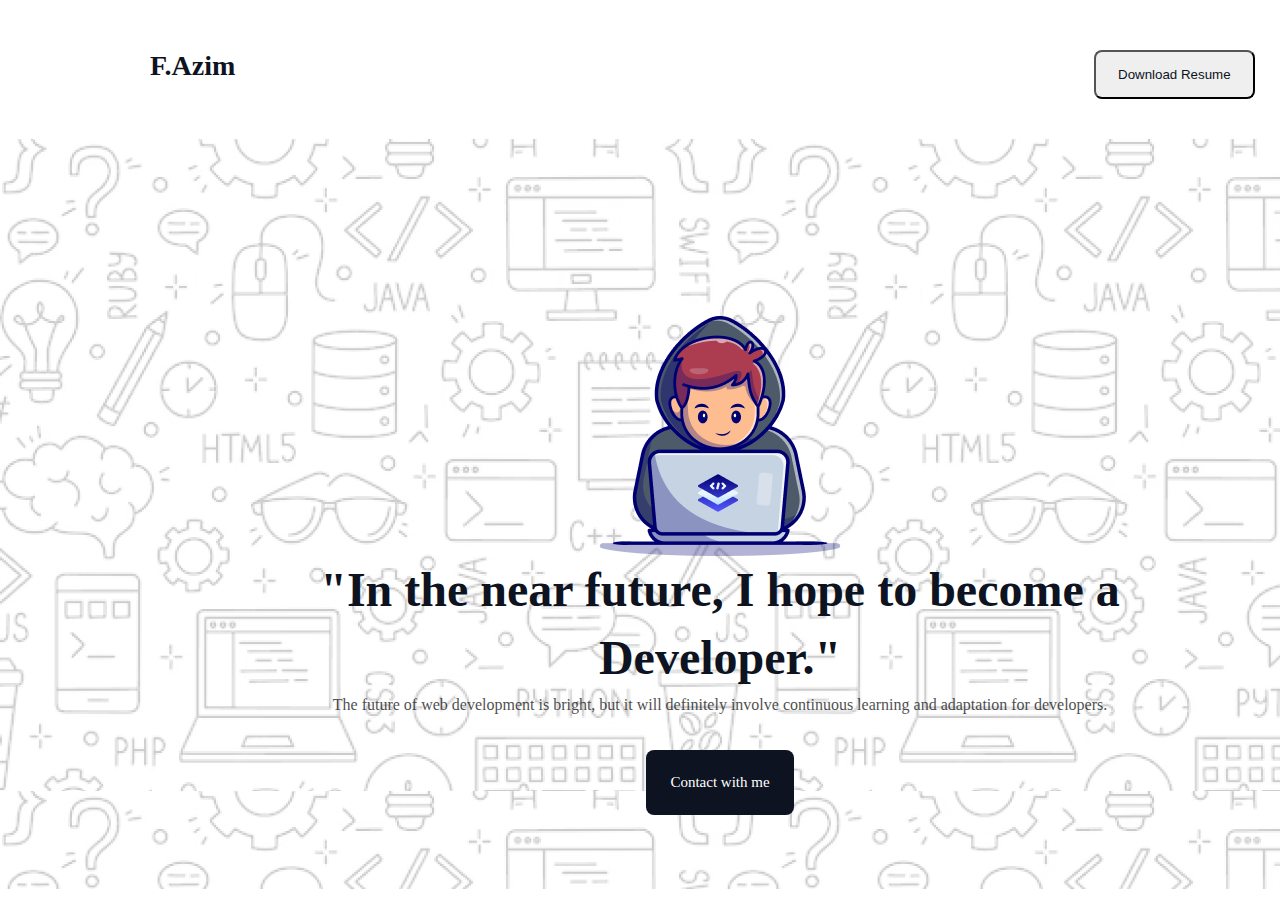
==== index.html @ ab7c22fa "added banner" ====
<!DOCTYPE html>
<html lang="en">
<head>
    <meta charset="UTF-8">
    <meta name="viewport" content="width=device-width, initial-scale=1.0">
    <title>Assaignment-1</title>
    <link rel="stylesheet" href="styles.css">
</head>
<body>
    <header>
        <nav class="title">
            <h3 id="nav-title">F.Azim</h3>
            <button>Download Resume</button>
        </nav>
    </header>
    <main>
        <section>
            <div class="section-banner">
                <img src="./assets/Group.png" alt="">
                <h1 class="banner-title">"In the near future, I hope to become a <br> Developer."</h1>
                <p class="banner-description">The future of web development is bright, but it will definitely involve continuous learning and adaptation for developers.</p>
                <a href="#foot-button" class="banner-button">Contact with me</a>
            </div>
        </section>
---- styles.css ----
@import url('https://fonts.googleapis.com/css2?family=Azeret+Mono:ital,wght@0,100..900;1,100..900&display=swap');
*{
    margin: 0;
    padding: 0;
}
/* nav releted styles */
.title{
    display: flex;
    /* justify-content:space-around ; */
    font-family: ;
    gap: 830px;
    

}
#nav-title{
    font-size: 28px;
    font-weight: 800;
    color: #0D1321;
    width: 114px;
    height: 34px;
    margin-top: 50px;
    margin-left: 150px;

}
button{
    /* height: 38px;
    width: 1040px; */
    border-radius: 8px;
    color:#0D1321;
    margin-top: 50px;
    padding: 15px 22px;
}
/* banner releted styles */
.section-banner{
    display: flex;
    justify-content: center;
    align-items: center;
    flex-direction: column;
    width: 1440px;
    height: 750px;
    background-image: url('./assets/Hero-bg.png');
    margin-top: 40px;
}
.section-banner img{
    margin-top:135px ;
}
.banner-title{
    display: flex;
    flex-direction: column;
    justify-content: flex-start;
    align-items: center;
    font-size: 48px;
    font-weight: 800;
    line-height: 68px;
    text-align: center;
    color:rgb(13, 19, 33);
}
.banner-description{
    font-size: 16px;
    font-weight: 400;
    line-height: 26px;
    text-align: center;
    color: color: rgb(13, 19, 33);
    opacity: 0.7;

}
.banner-button{
    font-size: 15px;
    font-weight: 400;
    line-height: 23px;
    margin: 32px 0px;
    border-radius: 8px;
    padding: 21px 24px 21px 24px;
    display: flex;
    color: rgb(255, 255, 255);
    background-color: rgb(13, 19, 33);
    text-decoration: none;
}
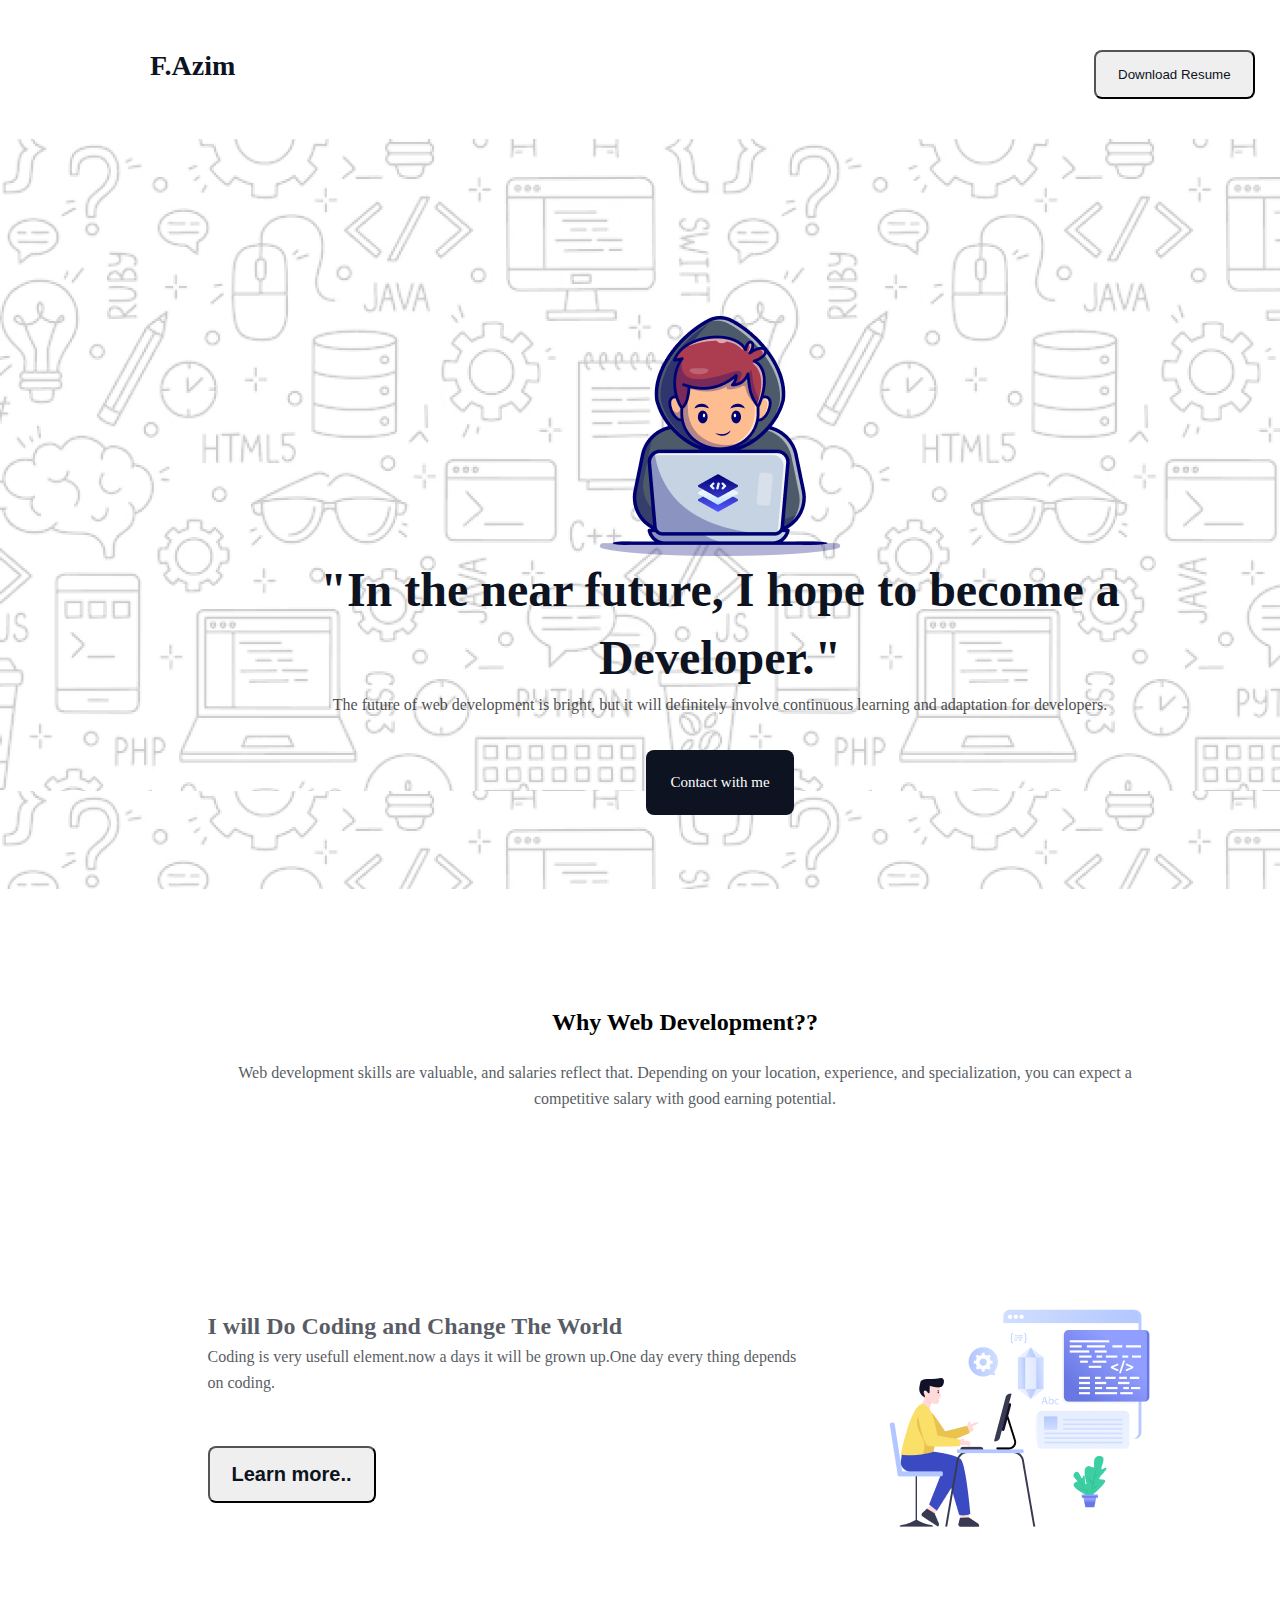
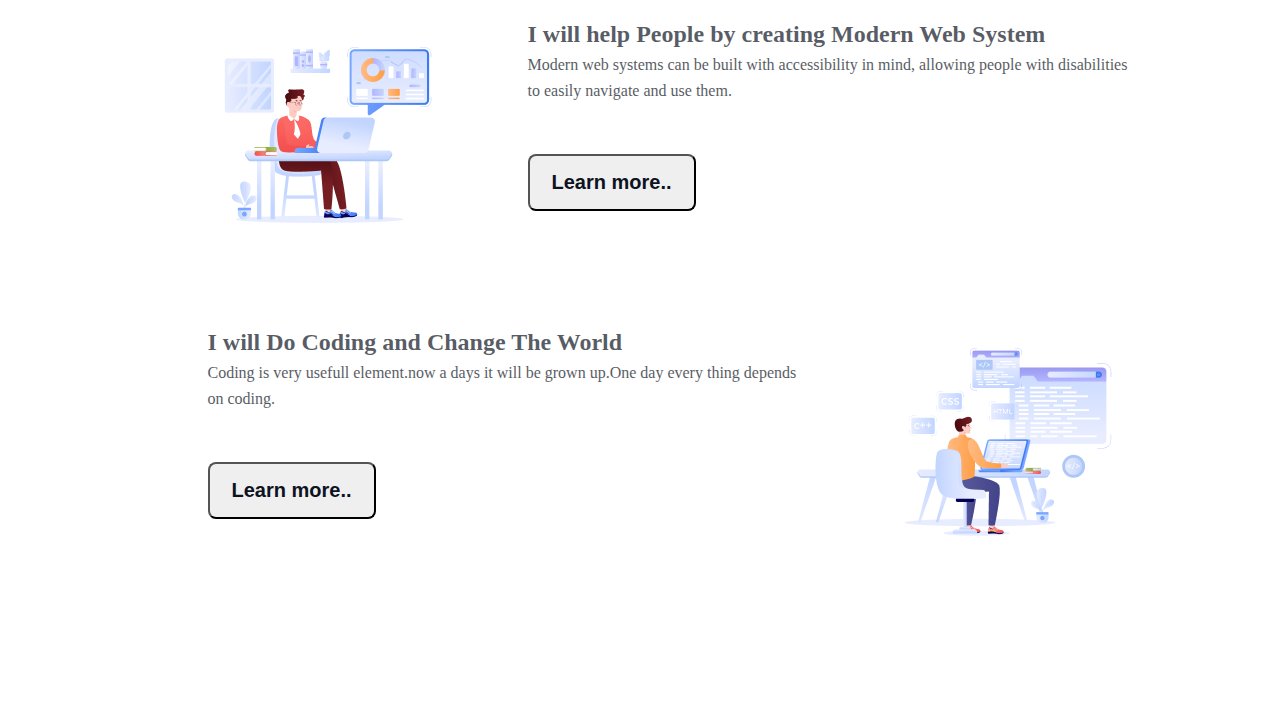
==== commit e29f09f1: "added important of web" ====
--- a/index.html
+++ b/index.html
@@ -21,4 +21,47 @@
                 <p class="banner-description">The future of web development is bright, but it will definitely involve continuous learning and adaptation for developers.</p>
                 <a href="#foot-button" class="banner-button">Contact with me</a>
             </div>
+        </section>
+        <section>
+            <div class="important-dev">
+               <div class="dev-heading">
+                   <h2 class="dav-title">Why Web Development??</h2>
+                   <p class="dev-description"> Web development skills are valuable, and salaries reflect that. Depending on your location, experience, and specialization, you can expect a competitive salary with good earning potential.</p>  
+                </div>
+               <div class="about-dev">
+                <div class="first-tag">
+                    <div class="first-dev">
+                        <h3 class="dav-title-1">I will Do Coding and Change The World</h3>
+                        <p class="dev-description-1">Coding is very usefull element.now a days it will be grown up.One day every thing depends on coding.</p>
+                        <button class="dev-button">Learn more..</button>
+                    </div>
+                    <div>
+                        <img src="./assets/Layer_1.png" alt="">
+                    </div>
+               </div>
+               <div class="first-tag">
+                <div>
+                    <img src="./assets/Group 3.png" alt="">
+                </div>
+                <div class="first-dev">
+                    <h3 class="dav-title-1">I will help People by creating Modern Web System</h3>
+                    <p class="dev-description-1">  Modern web systems can be built with accessibility in mind, allowing people with disabilities to easily navigate and use them.</p>
+                    <button class="dev-button">Learn more..</button>
+                </div>
+                
+           </div>
+           <div class="first-tag">
+            
+            <div class="first-dev">
+                <h3 class="dav-title-1">I will Do Coding and Change The World</h3>
+                <p class="dev-description-1">Coding is very usefull element.now a days it will be grown up.One day every thing depends on coding.</p>
+                <button class="dev-button">Learn more..</button>
+            </div>
+            <div>
+                <img src="./assets/Group 4.png" alt="">
+            </div>
+       </div>
+               </div>
+               </div>
+              
         </section>--- a/styles.css
+++ b/styles.css
@@ -75,4 +75,92 @@
     color: rgb(255, 255, 255);
     background-color: rgb(13, 19, 33);
     text-decoration: none;
+}
+/* importence of dev */
+.important-dev{
+    width: 946px;
+    height: 1235px;
+    display: flex;
+    flex-direction: column;
+    justify-content: flex-start;
+    align-items: center;
+    margin-left: 115px;
+    margin-top: 40px;
+    padding: 80px 97px 80px 97px;
+    gap: 90px;
+}
+.dev-heading{
+    display: flex;
+    flex-direction: column;
+    justify-content: flex-start;
+    align-items: center;
+}
+.dev-title{
+    font-size: 32px;
+    font-weight: 800;
+    line-height: 37px;
+    text-align: center;
+    color: rgb(13, 19, 33);
+}
+.dev-description{
+    display: flex;
+    flex-direction: column;
+    justify-content: flex-start;
+    align-items: center;
+    opacity: 0.7;
+    font-size: 16px;
+    font-weight: 400;
+    line-height: 26px;
+    text-align: center;
+    margin: 24px 0px;
+    color: rgb(13, 19, 33);
+}
+.about-dev{
+    display: flex;
+    flex-direction: column;
+    justify-content: flex-start;
+    align-items: flex-start;
+    padding: 48px;
+
+}
+.first-tag{
+    display: flex;
+    flex-direction: row;
+    justify-content: space-between;
+    align-items: center;
+    margin: 32px 0px;
+    gap: 80px;
+}
+.first-dev{
+    width: 600px;
+    height: 240px;
+    display: flex;
+    flex-direction: column;
+    justify-content: flex-start;
+    align-items: flex-start;
+
+}
+.dav-title-1{
+    font-size: 24px;
+    font-weight: 700;
+    line-height: 36px;
+    text-align: left;
+    color: rgba(13, 19, 33, 0.7);
+}
+.dev-description-1{
+    font-size: 16px;
+    font-weight: 400;
+    line-height: 26px;
+    letter-spacing: 0%;
+    color: rgb(13, 19, 33);
+    text-align: left;
+    opacity: 0.7;
+
+}
+.dev-button{
+    font-size: 20px;
+    font-weight: 600;
+    line-height: 23px;
+    letter-spacing: 0%;
+    text-align: center;
 }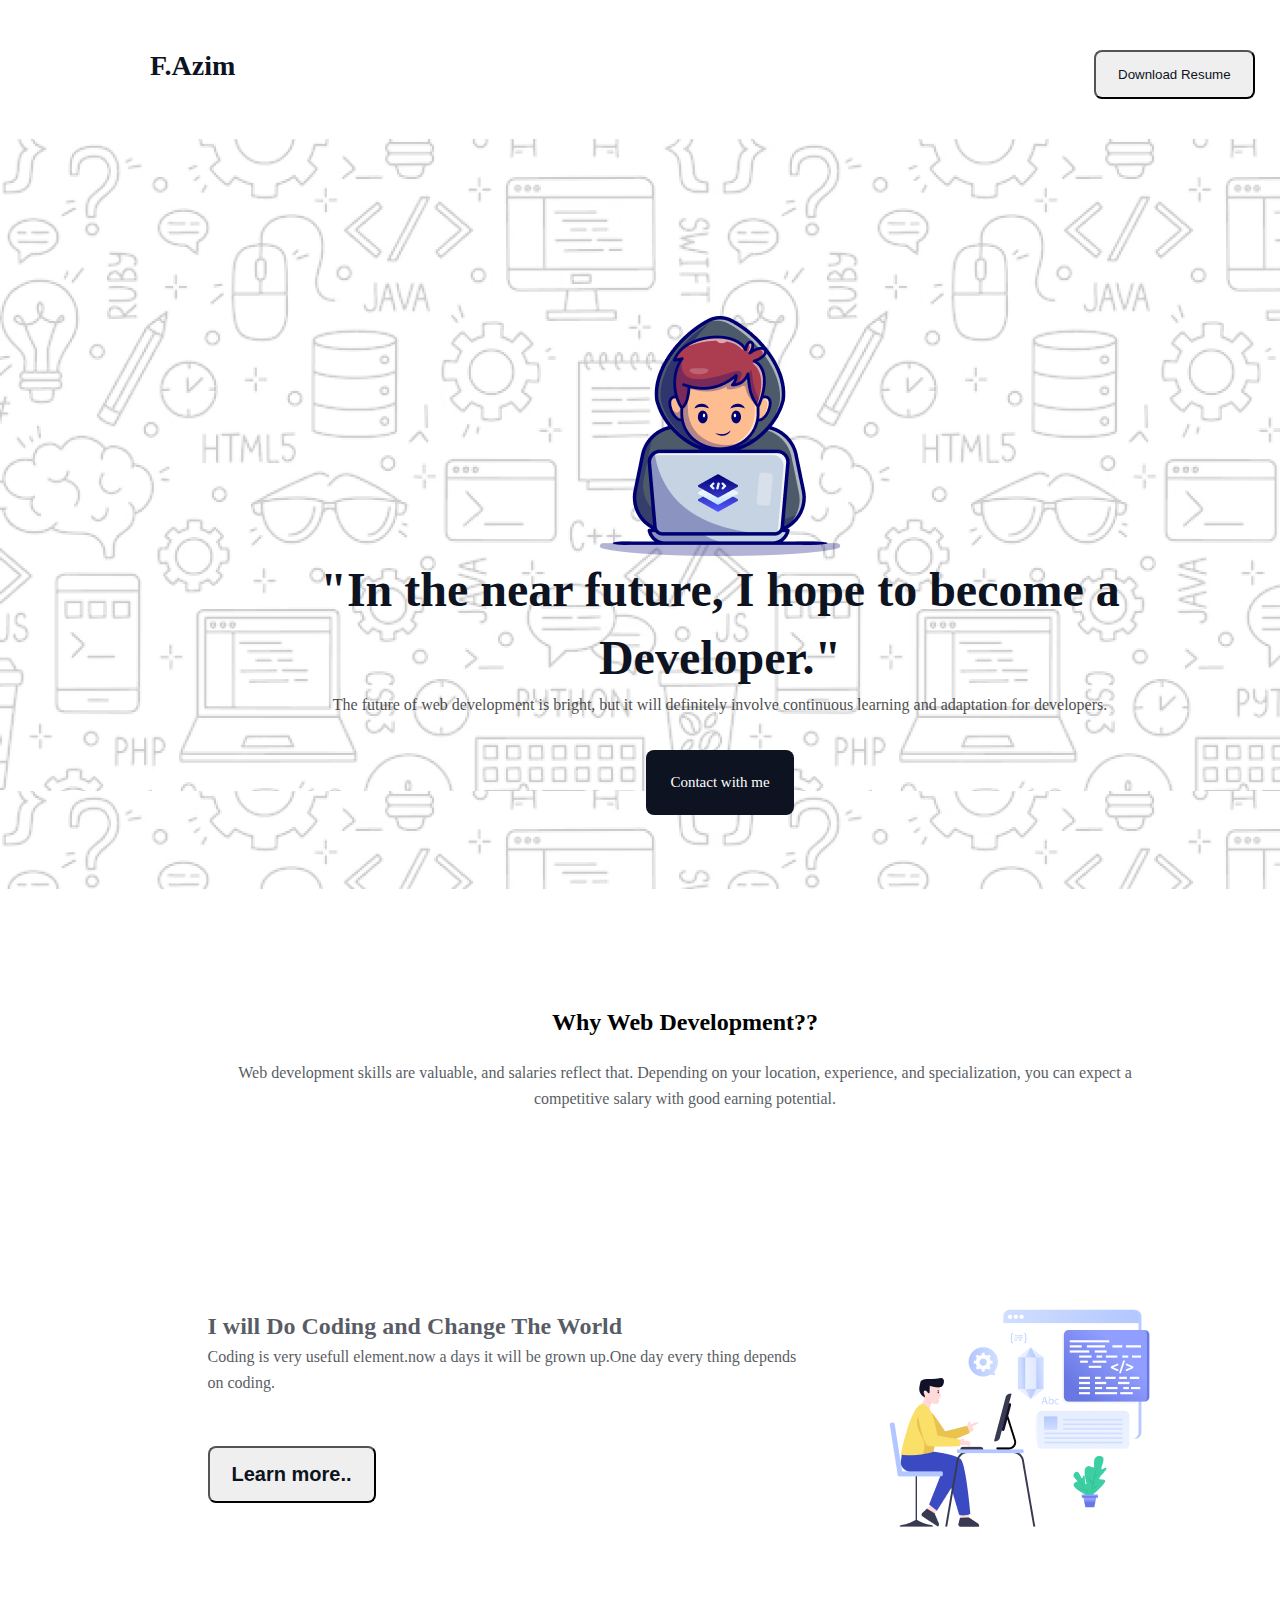
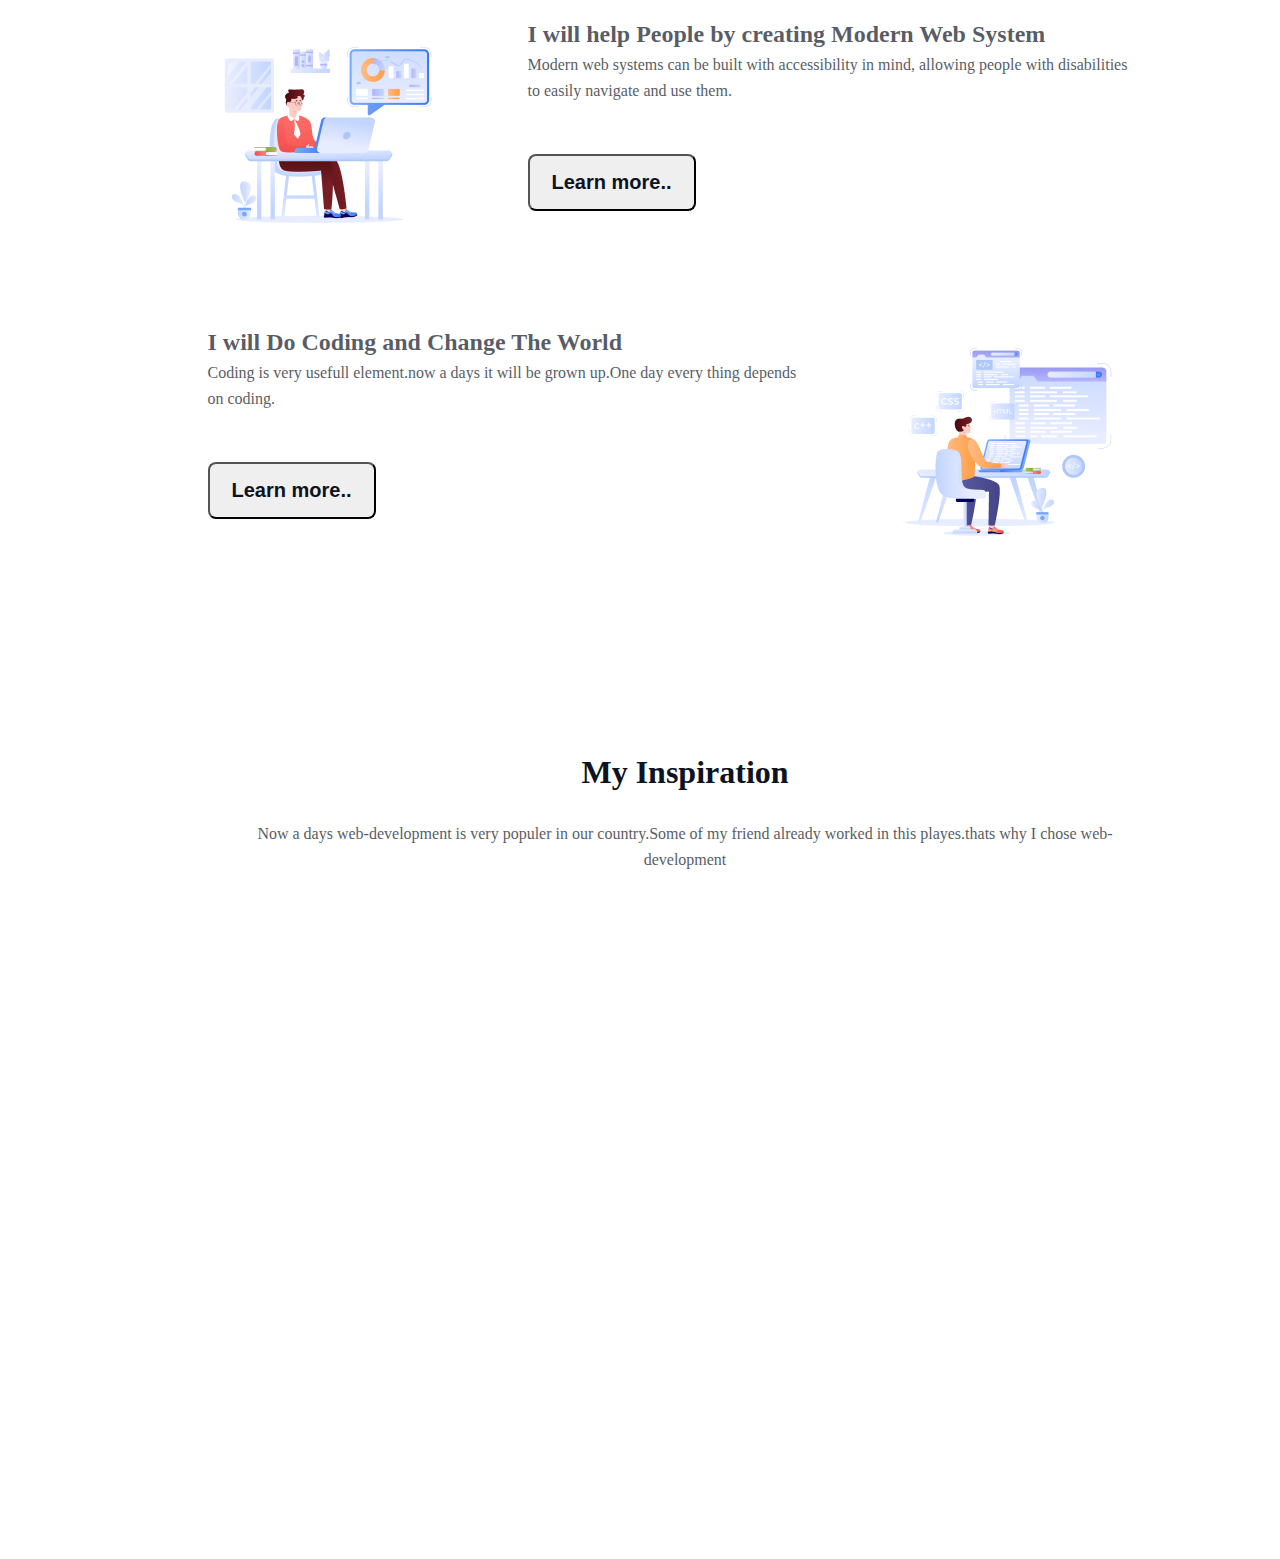
==== commit d15f2537: "added video" ====
--- a/index.html
+++ b/index.html
@@ -64,4 +64,11 @@
                </div>
                </div>
               
-        </section>+        </section>
+        <section>
+            <div class="insp-container">
+                <h2 class="insp-title">My Inspiration</h2>
+                <p class="insp-description">Now a days web-development is very populer in our country.Some of my friend already worked in this playes.thats why I chose web-development</p>
+                <iframe class="running-video" width="560" height="315" src="https://www.youtube.com/embed/5O5e0nnVulY?si=ndEdd48LGFO_bZm2" title="YouTube video player" frameborder="0" allow="accelerometer; autoplay; clipboard-write; encrypted-media; gyroscope; picture-in-picture; web-share" referrerpolicy="strict-origin-when-cross-origin" allowfullscreen></iframe>
+            </div>
+        </section>
--- a/styles.css
+++ b/styles.css
@@ -163,4 +163,37 @@
     line-height: 23px;
     letter-spacing: 0%;
     text-align: center;
+}
+/* inspriration styles */
+.insp-container{
+    width: 1140px;
+    height: 805px;
+    margin-left: 115px;
+    margin-top: 30px;
+    display: flex;
+    flex-direction: column;
+    justify-content: flex-start;
+    align-items: center;
+}
+.insp-title{
+    color: rgb(13, 19, 33);
+    font-size: 32px;
+    font-weight: 800;
+    line-height: 37px;
+    text-align: center;
+}
+.insp-description{
+    color: rgb(13, 19, 33);
+    font-size: 16px;
+    font-weight: 400;
+    line-height: 26px;
+    text-align: center;
+    margin: 30px 140px;
+    opacity: 0.7;
+
+}
+.running-video{
+    border-radius: 16px;
+    height: 550px;
+    width: 1000px;
 }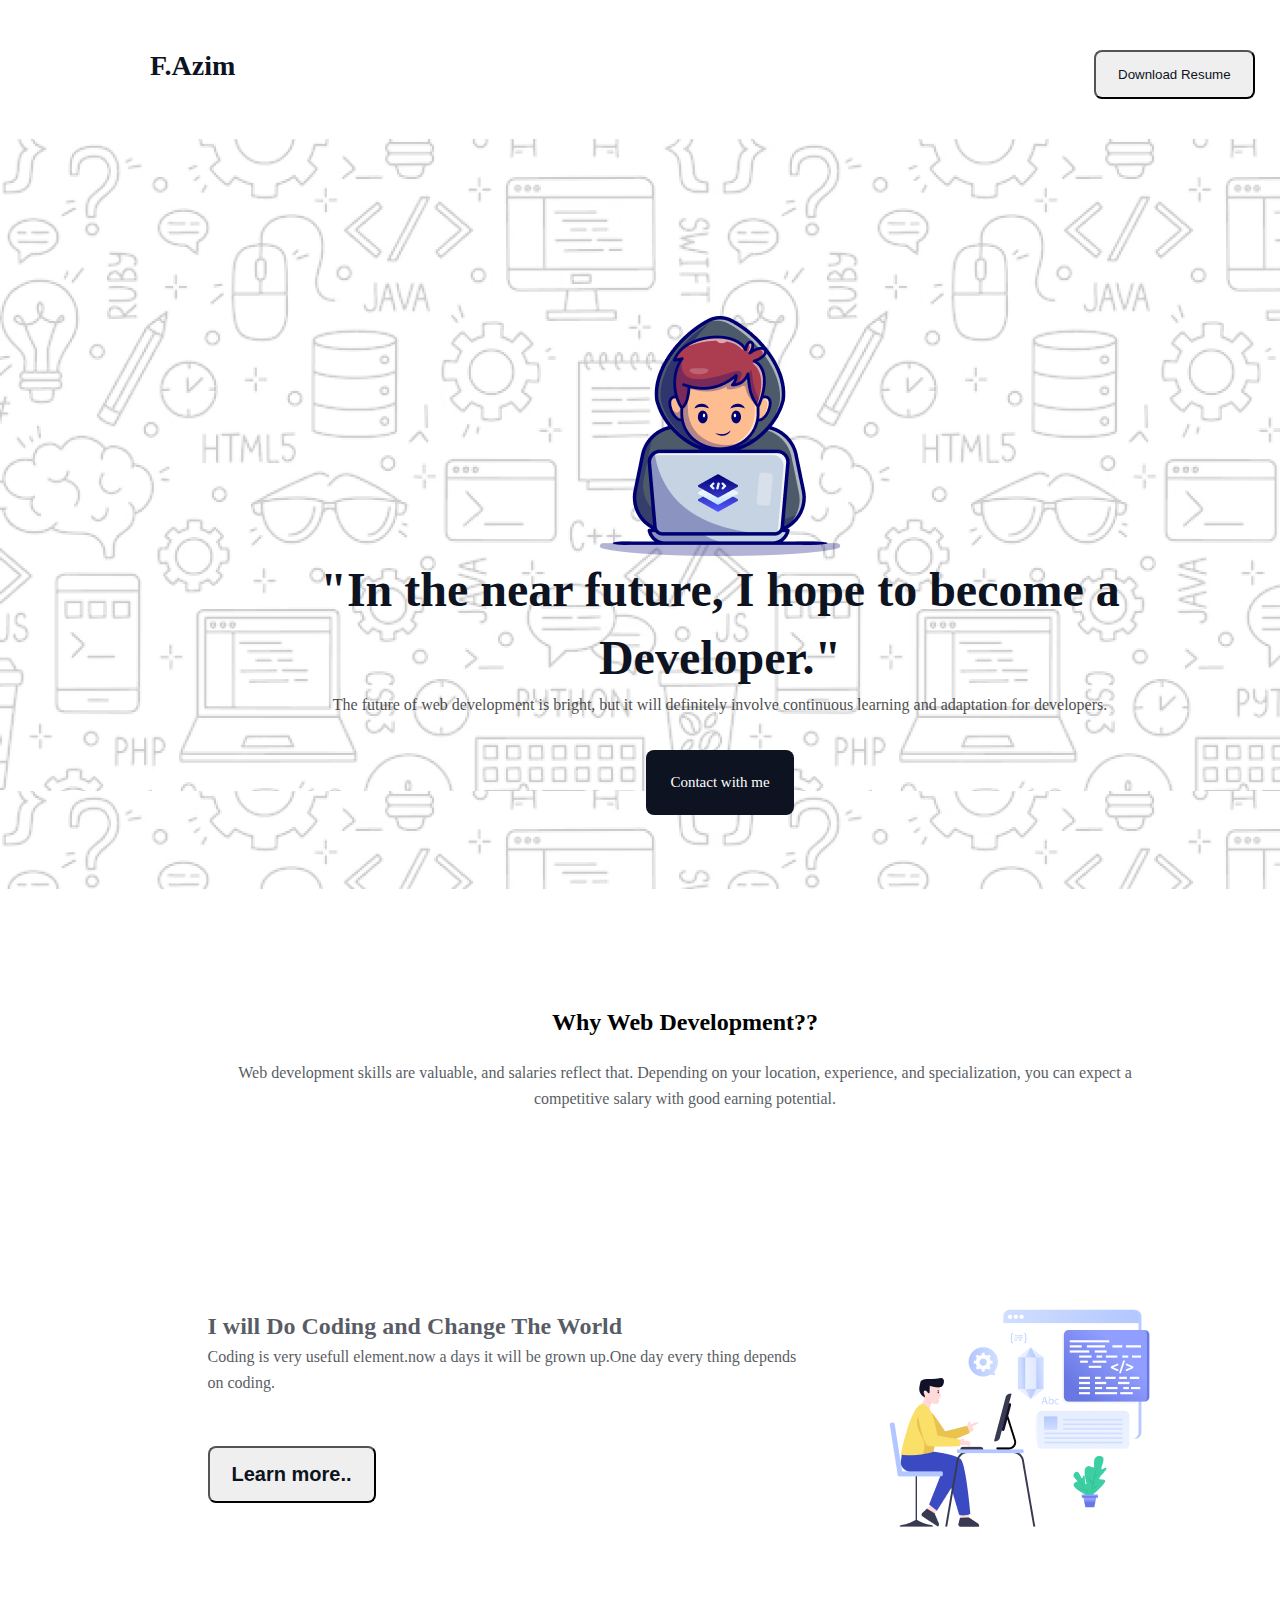
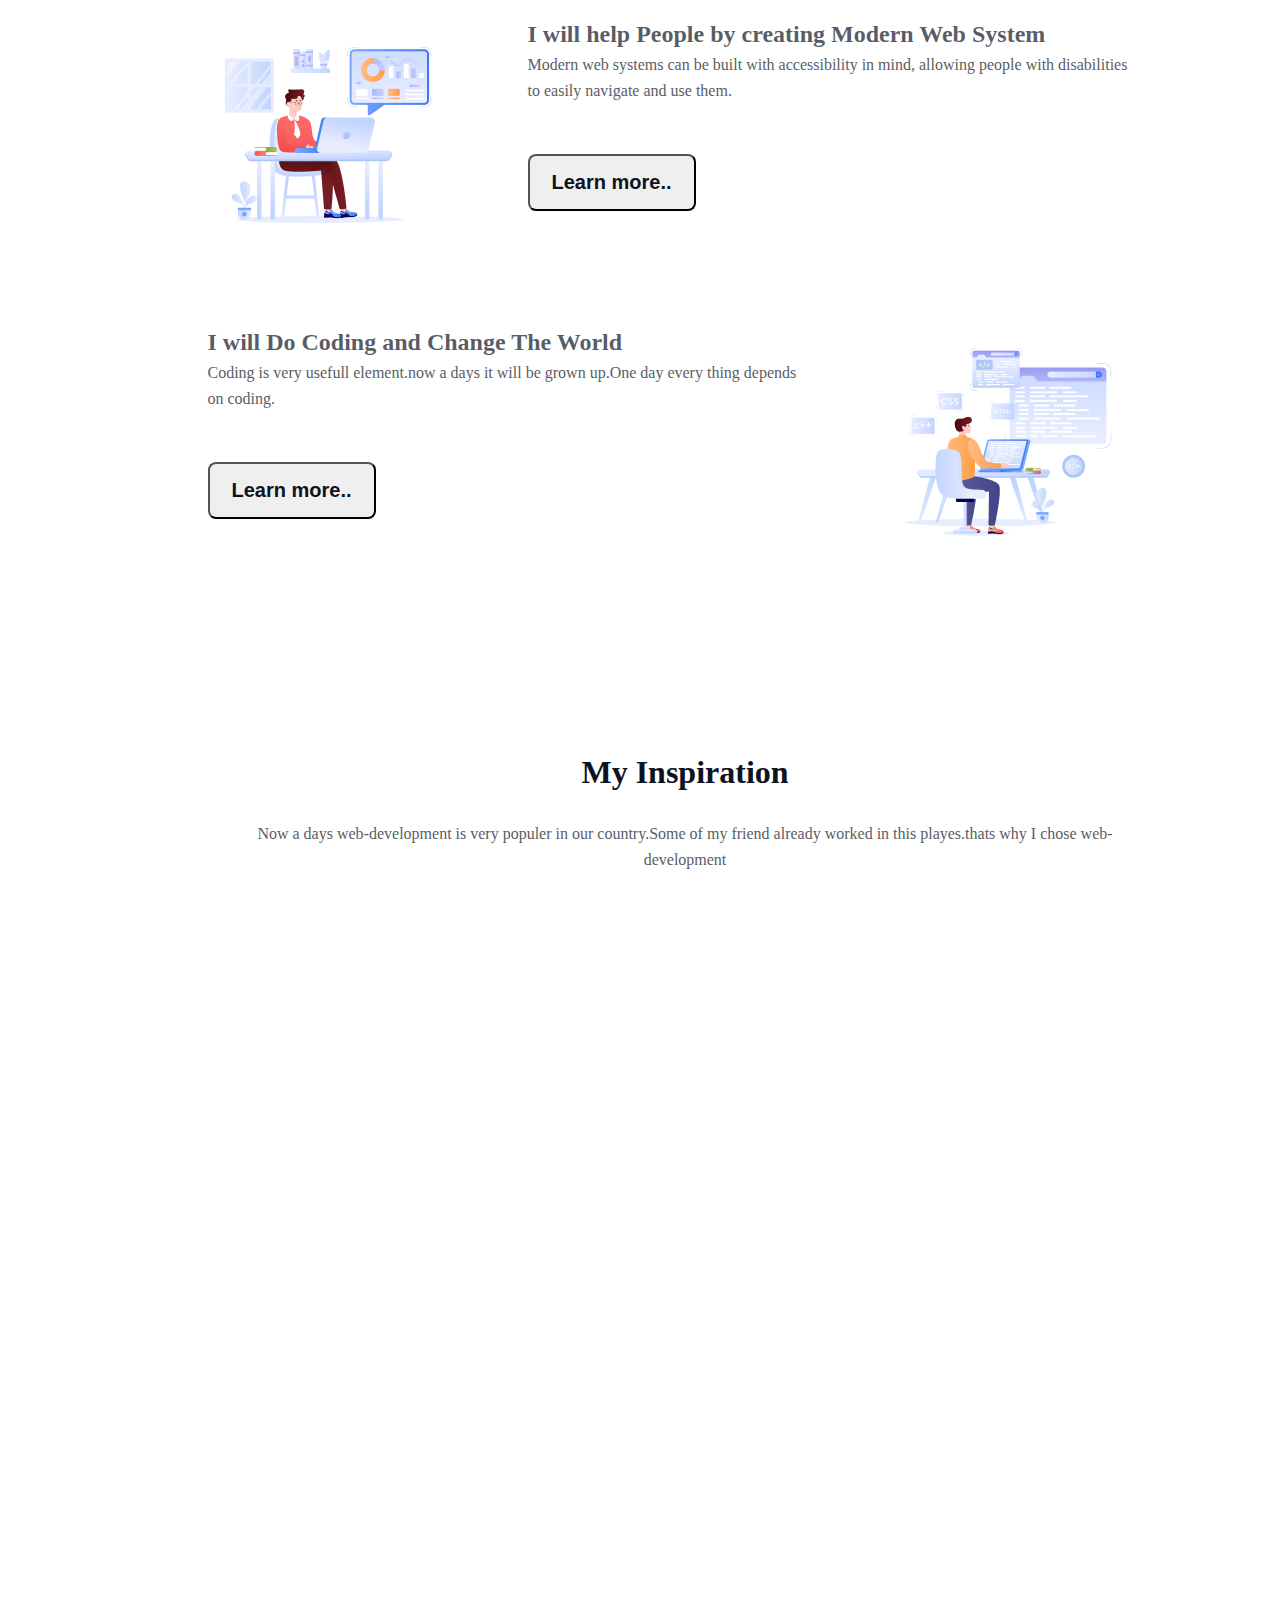
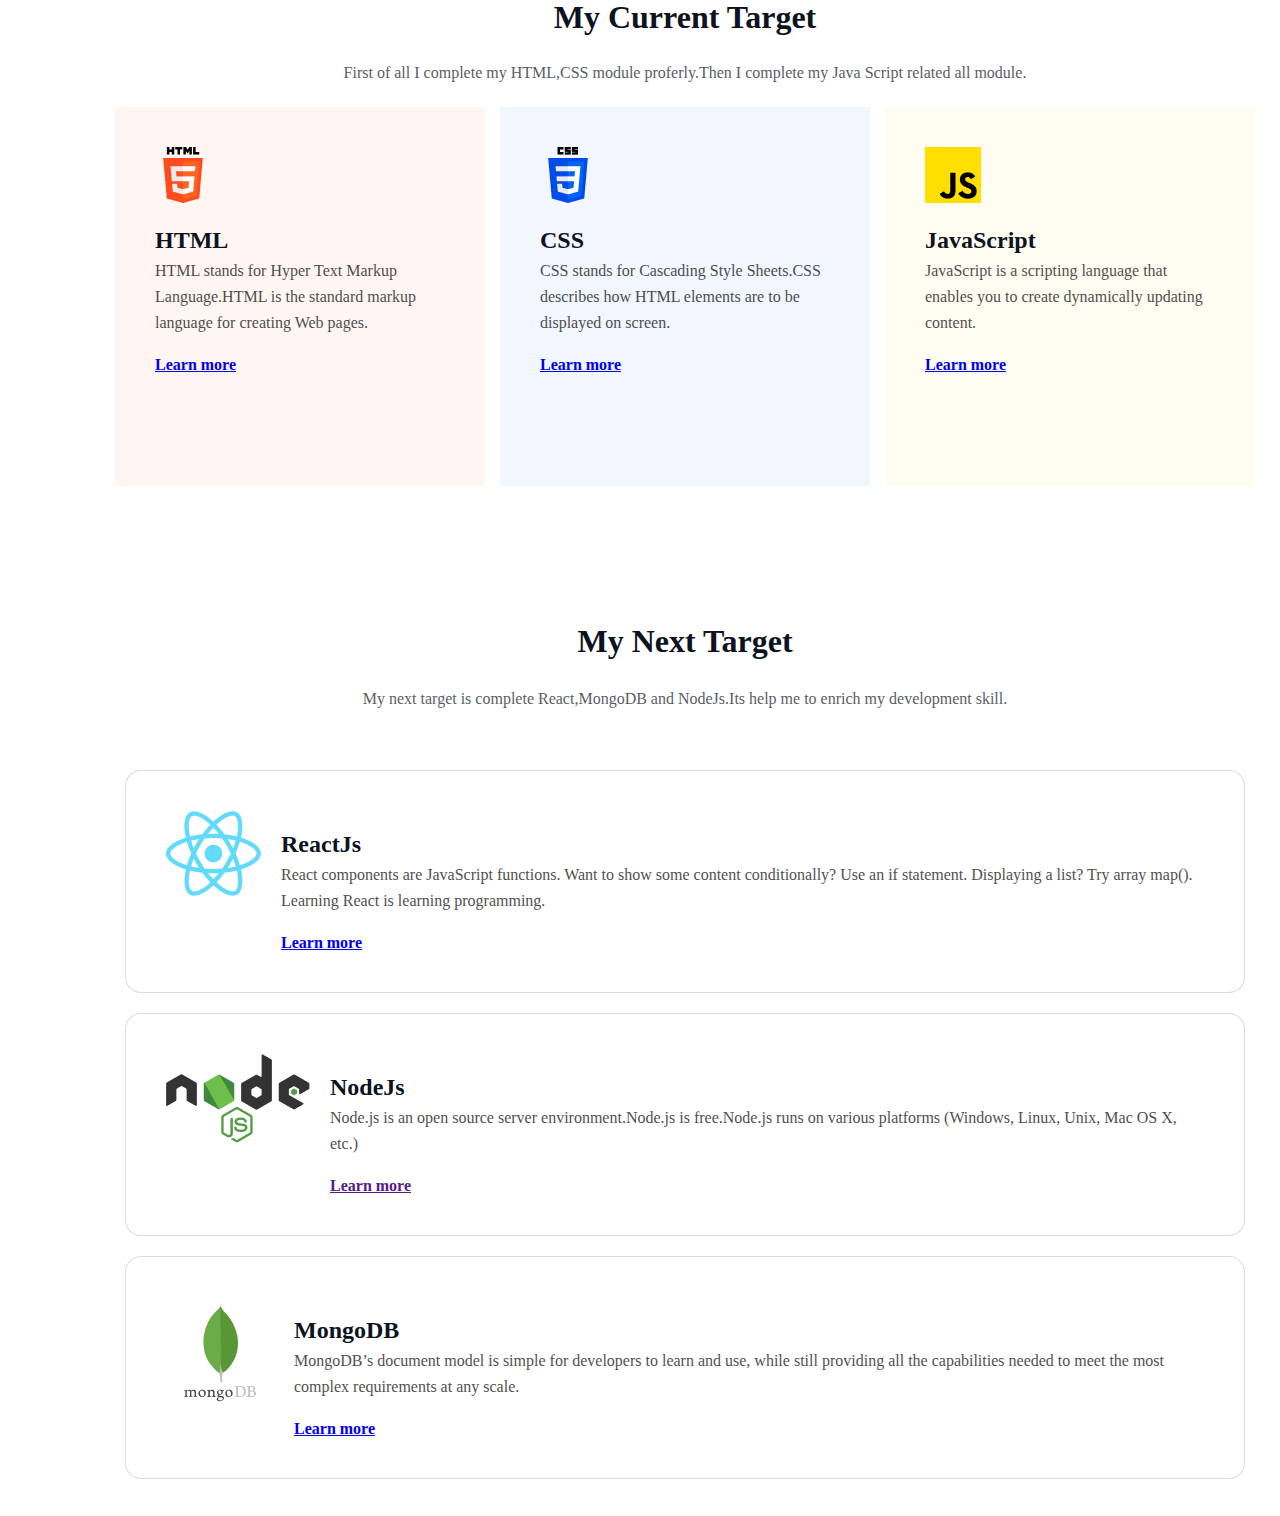
==== commit 7bd8e486: "added skills" ====
--- a/index.html
+++ b/index.html
@@ -72,3 +72,69 @@
                 <iframe class="running-video" width="560" height="315" src="https://www.youtube.com/embed/5O5e0nnVulY?si=ndEdd48LGFO_bZm2" title="YouTube video player" frameborder="0" allow="accelerometer; autoplay; clipboard-write; encrypted-media; gyroscope; picture-in-picture; web-share" referrerpolicy="strict-origin-when-cross-origin" allowfullscreen></iframe>
             </div>
         </section>
+        <section>
+            <div class="about-target"> 
+               <div class="terget-container">
+                   <h2 class="target-title">My Current Target</h2>
+                   <p class="terget-description">First of all I complete my HTML,CSS module proferly.Then I complete my Java Script related all module.</p>
+               </div>
+               <div class="skill">
+                <div class="skill-tag html">
+                    <img src="./assets/html.png" alt="">
+                    <h1 class="skill-title">HTML</h1>
+                    <p class="skill-description">HTML stands for Hyper Text Markup Language.HTML is the standard markup language for creating Web pages.</p>
+                    <a href="https://www.w3schools.com/html/html_intro.asp">Learn more</a>
+                </div>
+                <div class="skill-tag css">
+                    <img src="./assets/css.png" alt="">
+                    <h1 class="skill-title">CSS</h1>
+                    <p class="skill-description">
+                        CSS stands for Cascading Style Sheets.CSS describes how HTML elements are to be displayed on screen.
+                    </p>
+                    <a href="https://www.w3schools.com/css/css_intro.asp">Learn more</a>
+                </div>
+                <div class="skill-tag java-script">
+                    <img src="./assets/js.png" alt="">
+                    <h1 class="skill-title">JavaScript</h1>
+                    <p class="skill-description">
+                        JavaScript is a scripting language that enables you to create dynamically updating content.
+                    </p>
+                    <a href="https://www.w3schools.com/whatis/whatis_js.asp">Learn more</a>
+                </div>
+               </div>
+            </div>
+        </section>
+        <section>
+            <div class="next-terget">
+                <div class="intro-div">
+                    <h2 class="next-heading">My Next Target</h2>
+                    <p class="next-description">My next target is complete React,MongoDB and NodeJs.Its help me to enrich my development skill.</p>
+                </div>
+                <div class="descrip-div">
+                    <div><img src="./assets/react.png" alt=""></div>
+                    <div>
+                        <h2 class="descrip-title">ReactJs</h2>
+                        <p class="descrip-description">React components are JavaScript functions. Want to show some content conditionally? Use an if statement. Displaying a list? Try array map(). Learning React is learning programming.</p>
+                        <a href="https://react.dev/">Learn more</a>
+                    </div>
+                </div> 
+                <div class="descrip-div">
+                    <div><img src="./assets/nodejs.png" alt=""></div>
+                    <div>
+                        <h2 class="descrip-title">NodeJs</h2>
+                        <p class="descrip-description">
+                            Node.js is an open source server environment.Node.js is free.Node.js runs on various platforms (Windows, Linux, Unix, Mac OS X, etc.)
+                        </p>
+                        <a href="">Learn more</a>
+                    </div>
+                </div>    
+                <div class="descrip-div">
+                    <div><img src="./assets/mongodb.png" alt=""></div>
+                    <div>
+                        <h2 class="descrip-title">MongoDB</h2>
+                        <p class="descrip-description">MongoDB’s document model is simple for developers to learn and use, while still providing all the capabilities needed to meet the most complex requirements at any scale.</p>
+                        <a href="https://www.mongodb.com/company/what-is-mongodb">Learn more</a>
+                    </div>
+                </div>       
+            </div>
+        </section>
--- a/styles.css
+++ b/styles.css
@@ -196,4 +196,149 @@
     border-radius: 16px;
     height: 550px;
     width: 1000px;
+}
+/* target related styles */
+.about-target{
+    width: 1140px;
+    height: 522px;
+    margin-left: 115px;
+    margin-top: 40px;
+}
+.terget-container{
+    display: flex;
+    flex-direction: column;
+    justify-content: flex-start;
+    align-items: center;
+}
+.target-title{
+    color: rgb(13, 19, 33);
+    font-size: 32px;
+    font-weight: 800;
+    line-height: 37px;
+    text-align: center;
+}
+.terget-description{
+    color: rgb(13, 19, 33);
+    font-size: 16px;
+    font-weight: 400;
+    line-height: 26px;
+    text-align: center;
+    margin-top: 24px;
+    opacity: 0.7;
+
+}
+/* skill related styles */
+.skill{
+
+    display: flex;
+    flex-direction: row;
+    align-items: center;
+    width: 1140px;
+    height: 300px;
+    justify-content: space-around;
+    gap: 15px;
+
+}
+.skill-tag{
+    width: 364px;
+    height: 299px;
+    padding: 40px;
+    margin-top: 120px;
+}
+.html{
+   background: rgba(255, 76, 30, 0.05);
+}
+.css{
+   background: rgba(0, 76, 232, 0.05);
+}
+.java-script{
+   background: rgba(255, 223, 0, 0.05);
+}
+.skill-title{
+    color: rgb(13, 19, 33);
+    font-size: 24px;
+    font-weight: 800;
+    line-height: 36px;
+    text-align: left;
+    margin-top: 15px;
+}
+.skill-description{
+    font-size: 16px;
+    font-weight: 400;
+    line-height: 26px;
+    text-align: left;
+    opacity: 0.7;
+margin-bottom: 20px;
+}
+a{
+    font-size: 16px;
+    font-weight: bold;
+}
+/* Next target styles */
+.next-terget{
+    width: 1140px;
+    height: 935px;
+    display: flex;
+    flex-direction: column;
+    justify-content: flex-start;
+    align-items: center;
+    margin: 30px 0px;
+    margin-left: 115px;
+}
+.intro-div{
+    width: 946px;
+    height: 115px;
+    display: flex;
+    flex-direction: column;
+    justify-content: flex-start;
+    align-items: center;
+    margin: 48px 0px;
+}
+.next-heading{
+    width: 852px;
+    height: 39px;
+    margin: 24px 0px;
+    color: rgb(13, 19, 33);
+    font-size: 32px;
+    font-weight: 800;
+    line-height: 37px;
+    text-align: center;
+}
+.next-description{
+    color: rgb(13, 19, 33);
+    font-size: 16px;
+    font-weight: 400;
+    line-height: 26px;
+    text-align: center;
+    opacity: 0.7;
+}
+.descrip-div{
+    display: flex;
+    flex-direction: row;
+    justify-content: space-around;
+    align-items: ;
+    padding: 40px;
+    gap: 20px;
+    box-sizing: border-box;
+    border: 1px solid rgba(13, 19, 33, 0.15);
+    border-radius: 16px;
+    background: rgb(255, 255, 255);
+    margin: 10px;
+}
+.descrip-title{
+    color: rgb(13, 19, 33);
+    font-size: 24px;
+    font-weight: 800;
+    line-height: 36px;
+    text-align: left;
+    margin-top: 15px;
+
+}
+.descrip-description{
+    font-size: 16px;
+     font-weight: 400;
+     line-height: 26px;
+     text-align: left;
+     opacity: 0.7;
+     margin-bottom: 20px;
 }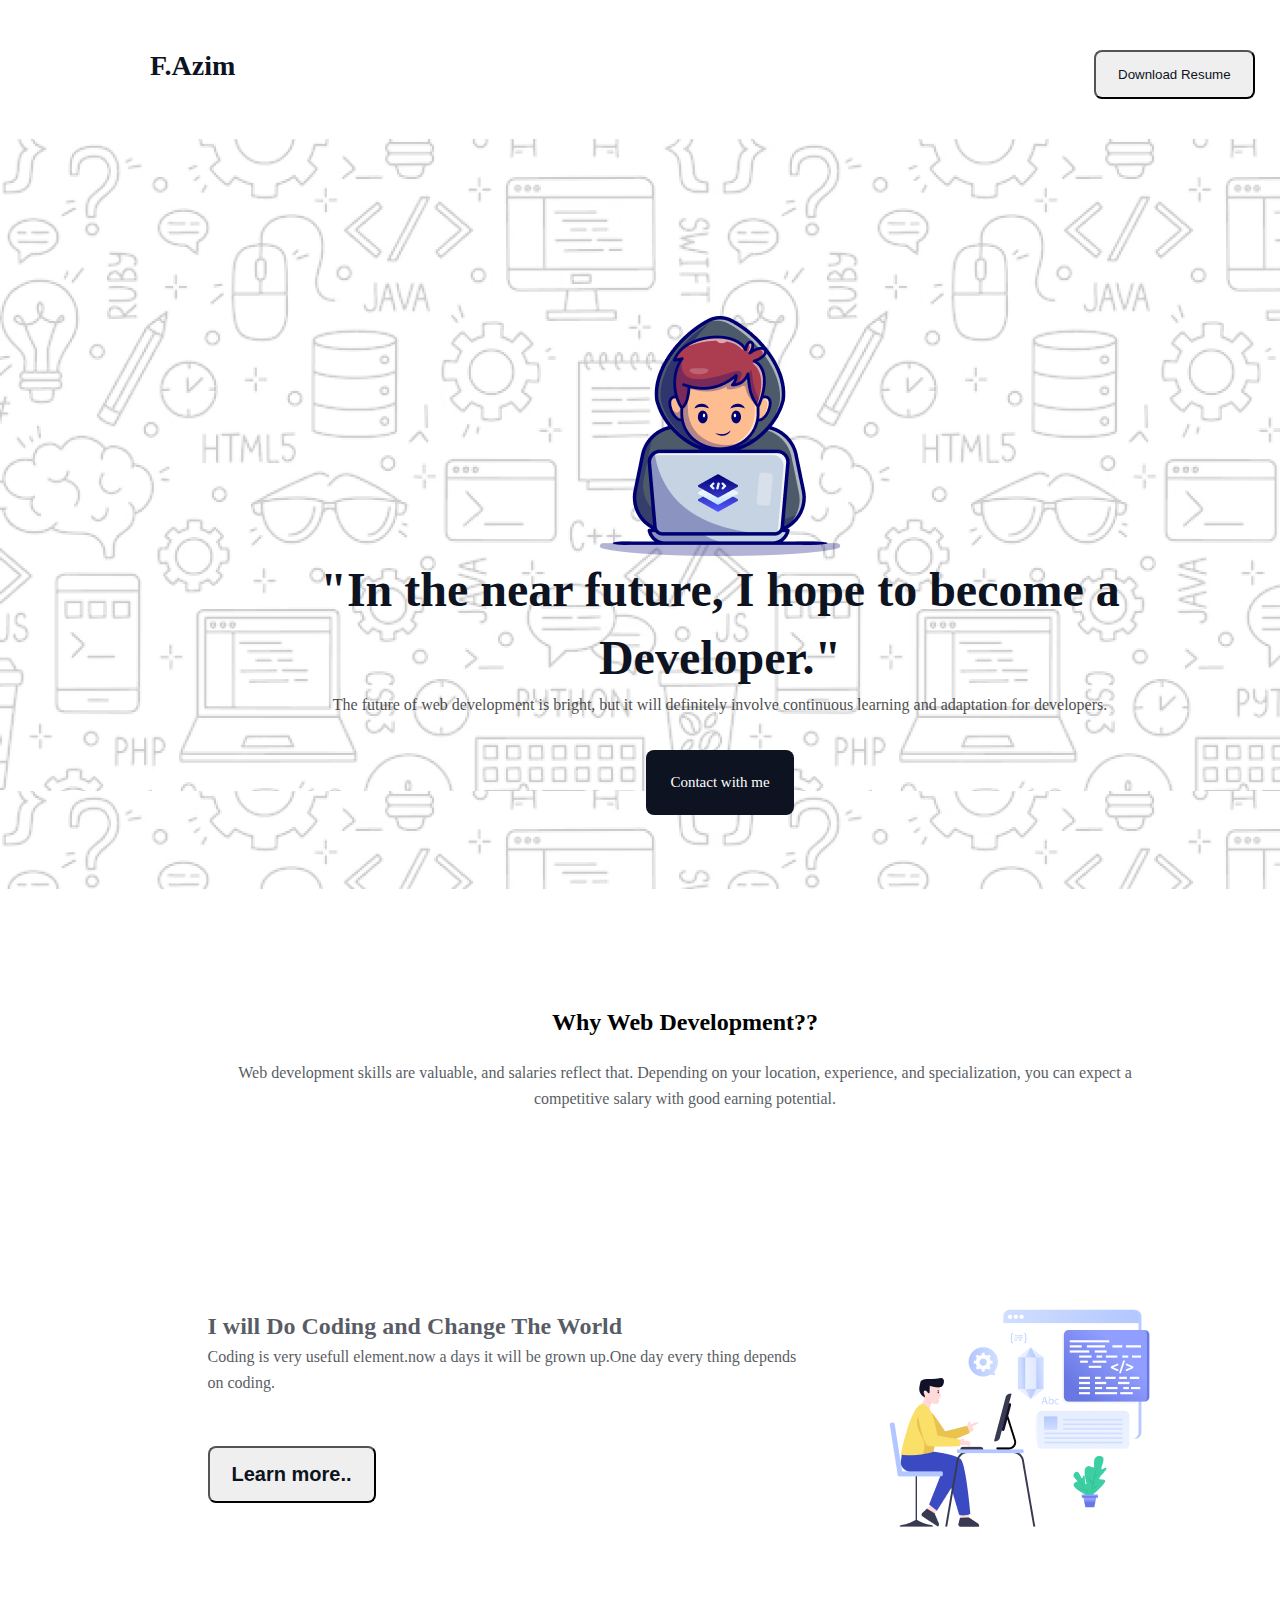
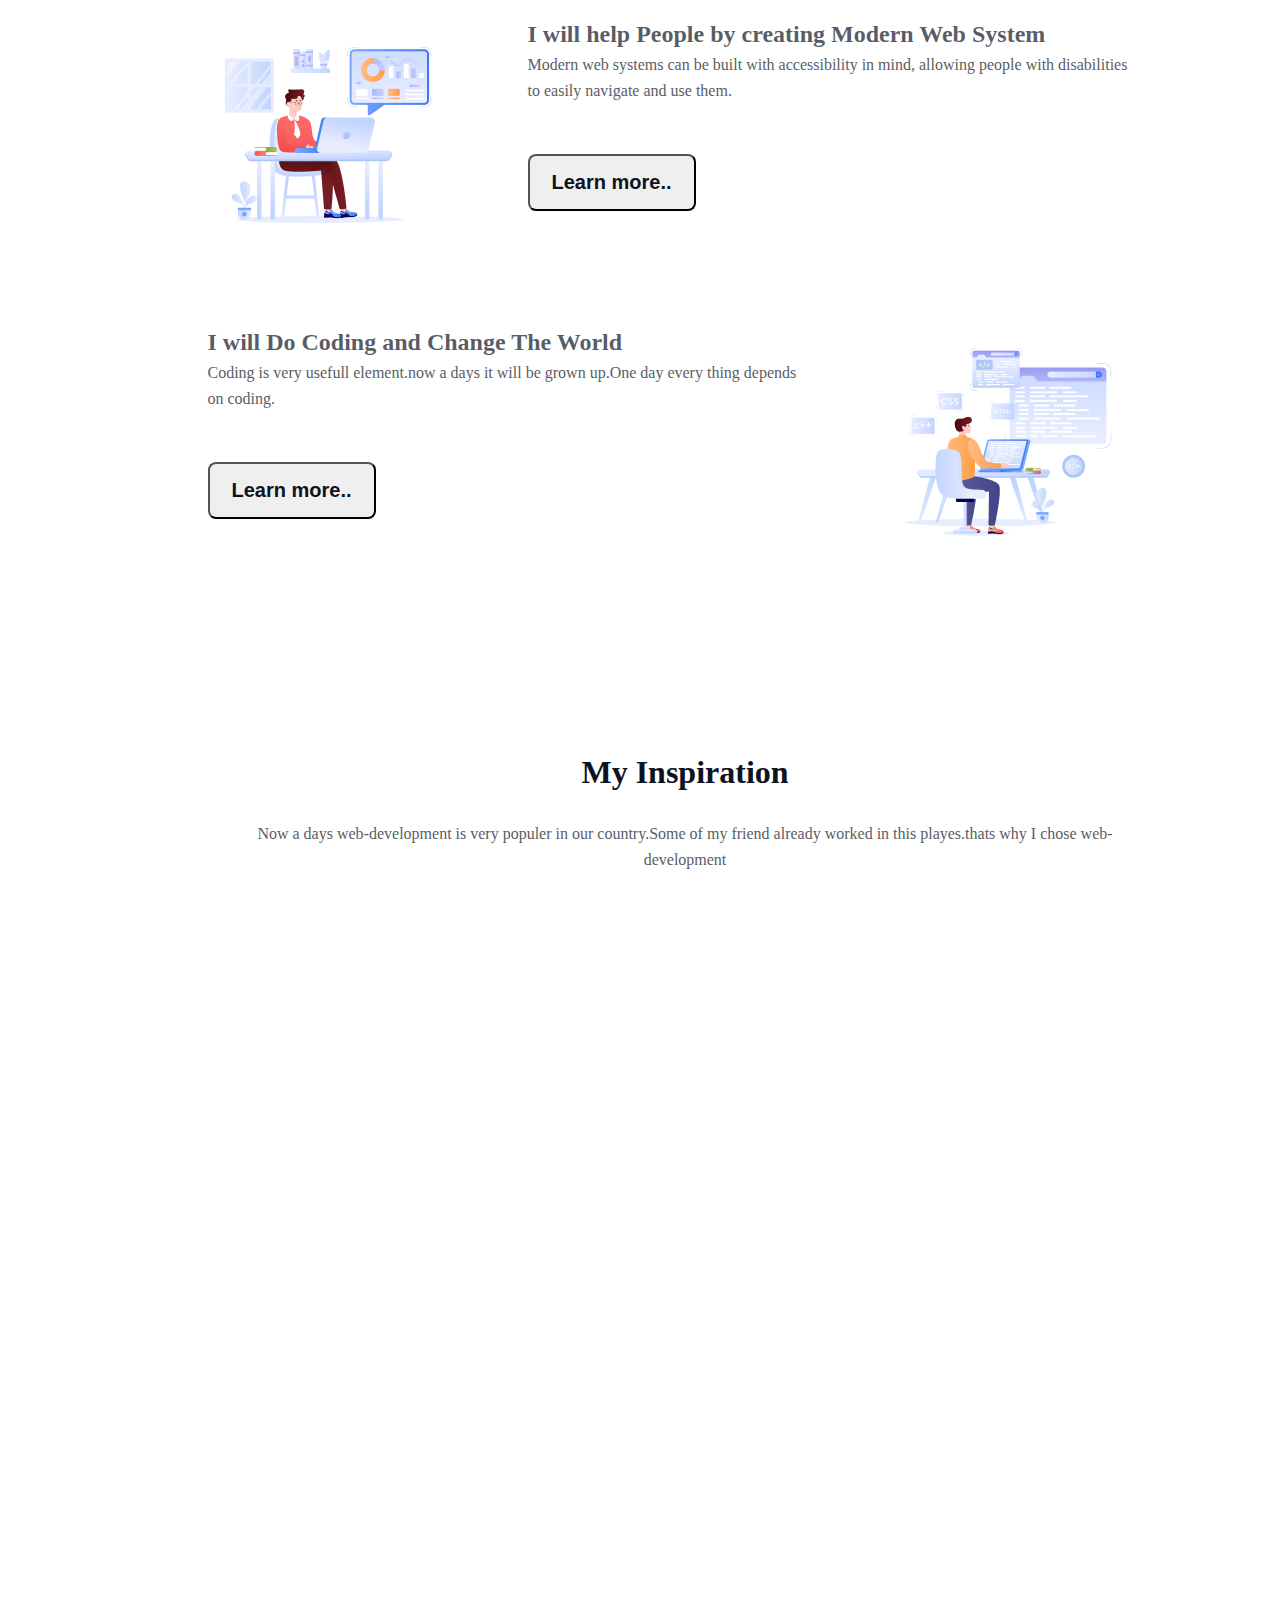
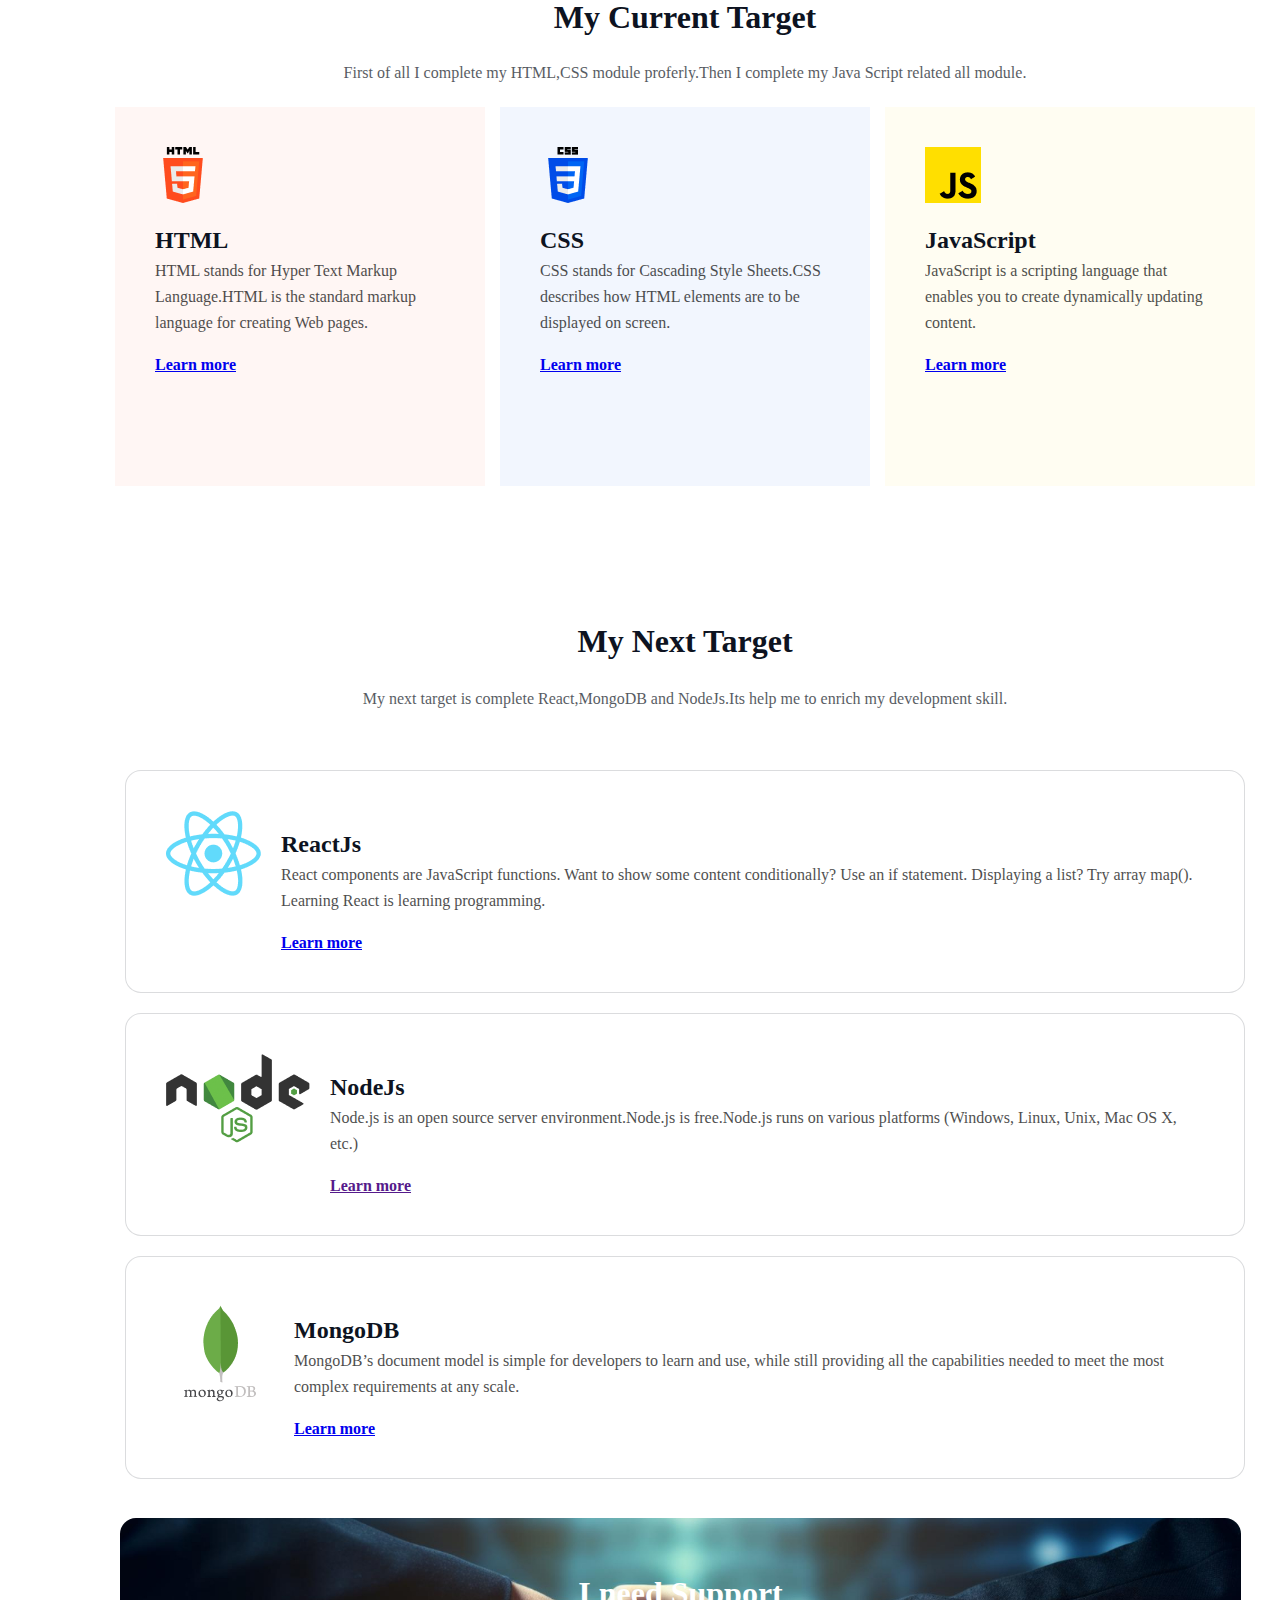
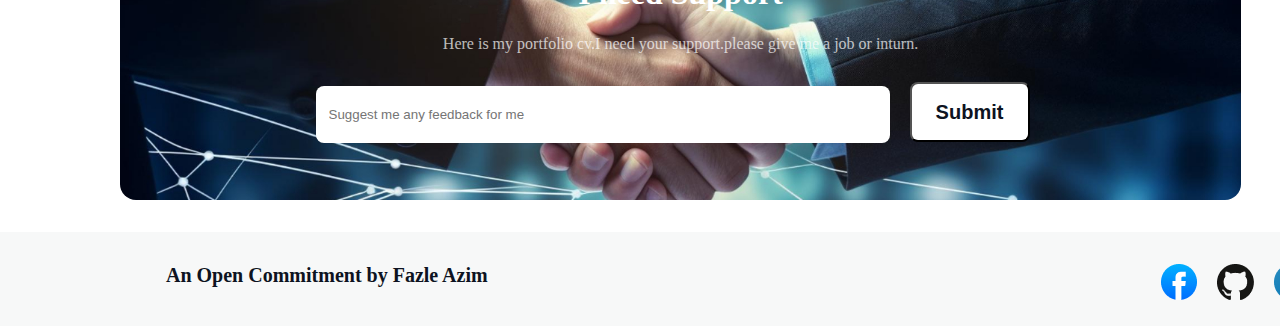
==== commit cff6c46b: "added footer" ====
--- a/index.html
+++ b/index.html
@@ -138,3 +138,34 @@
                 </div>       
             </div>
         </section>
+        </main>
+        <footer>
+            <section>
+                <div class="footer-div" id="foot-button">
+                    <h1 class="footer-title">I need Support</h1>
+                    <p class="footer-description">Here is my portfolio cv.I need your support.please give me a job or inturn.</p>
+                    <label>
+                        <input type="text" placeholder="Suggest me any feedback for me">
+                        <button id="submit">Submit</button>
+                    </label>
+                </div>
+            </section>
+            <section>
+               <div class="last-content">
+                    <h4 class="last-foot">An Open Commitment by Fazle Azim</h4>
+                    <div class="foot-icons">
+                        <a href="https://www.facebook.com/">
+                        <img src="./assets/facebook.png" alt="Facebook">
+                        </a>
+                        <a href="https://github.com/">
+                        <img src="./assets/github.png" alt="Github">
+                        </a>
+                        <a href="https://bd.linkedin.com/">
+                        <img src="./assets/linkedin-icon 1.png" alt="Linkedin">
+                        </a>
+                    </div>
+               </div>
+            </section>
+        </footer>
+    </body>
+    </html>
--- a/styles.css
+++ b/styles.css
@@ -341,4 +341,82 @@
      text-align: left;
      opacity: 0.7;
      margin-bottom: 20px;
-}+}
+/* footer releted styles */
+.footer-div{
+    width: 1025px;
+    height: 186px;
+    display: flex;
+    flex-direction: column;
+    justify-content: center;
+    align-items: center;
+    margin: 32px 0px;
+    background-image: url('./assets/handshake.jpg');
+    border-radius: 16px;
+    margin-left: 120px;
+    background-size:cover;
+    background-position: center;
+    padding: 48px;
+    line-height: 50px;
+}
+.footer-title{
+    color: rgb(255, 255, 255);
+    font-size: 32px;
+    font-weight: 700;
+    line-height: 36px;
+    text-align: center;
+    margin-bottom: 20px;
+}
+.footer-description{
+    color: rgb(255, 255, 255);
+    font-size: 16px;
+    font-weight: 400;
+    line-height: 26px;
+    text-align: center;
+    opacity: 0.7;
+    margin-bottom: 25px;
+}
+input[type="text"]{
+    border: none;
+    width: 548px;
+    height: 57px;
+    padding: 0 13px;
+    border-radius: 8px;
+}
+#submit{
+    border-radius: 8px;
+    width: 120px;
+    height: 60px;
+    padding: 0 13px;
+    margin: 0 16px;
+    background: rgb(255, 255, 255);
+    font-size: 20px;
+    font-weight: 600;
+    line-height: 23px;
+    color: rgb(13, 19, 33);
+}
+/* last styles part */
+.last-content{
+    width: 1160px;
+    height: 30px;
+    display: flex;
+    flex-direction: row;
+    justify-content: space-between;
+    align-items: flex-start;
+    padding: 32px 150px 32px 150px;
+    background: rgba(13, 19, 33, 0.03);
+}
+
+
+.last-foot{
+    color: rgb(13, 19, 33);
+    font-size: 20px;
+    font-weight: 600;
+    line-height: 23px;
+    text-align: center;
+    margin: 0px 16px;
+}
+.foot-icons{
+    display: flex;
+    gap: 20px;
+}
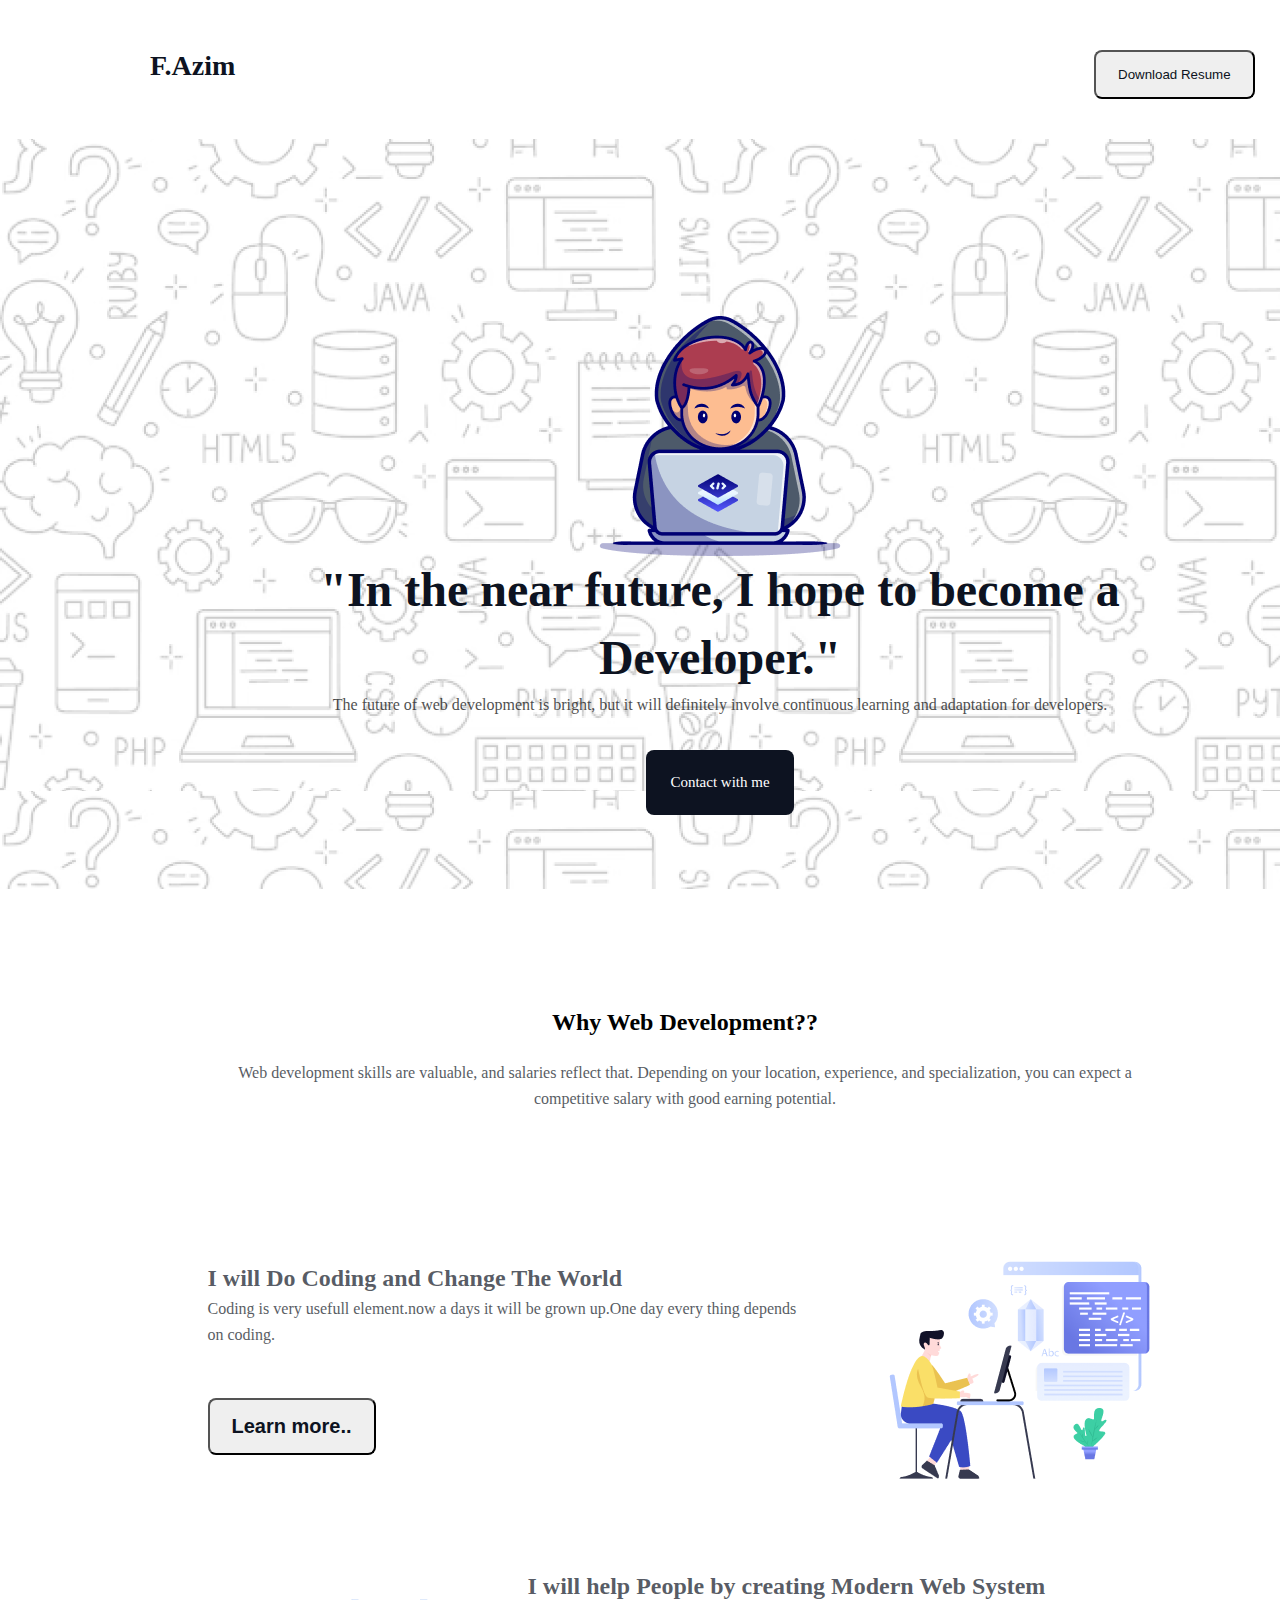
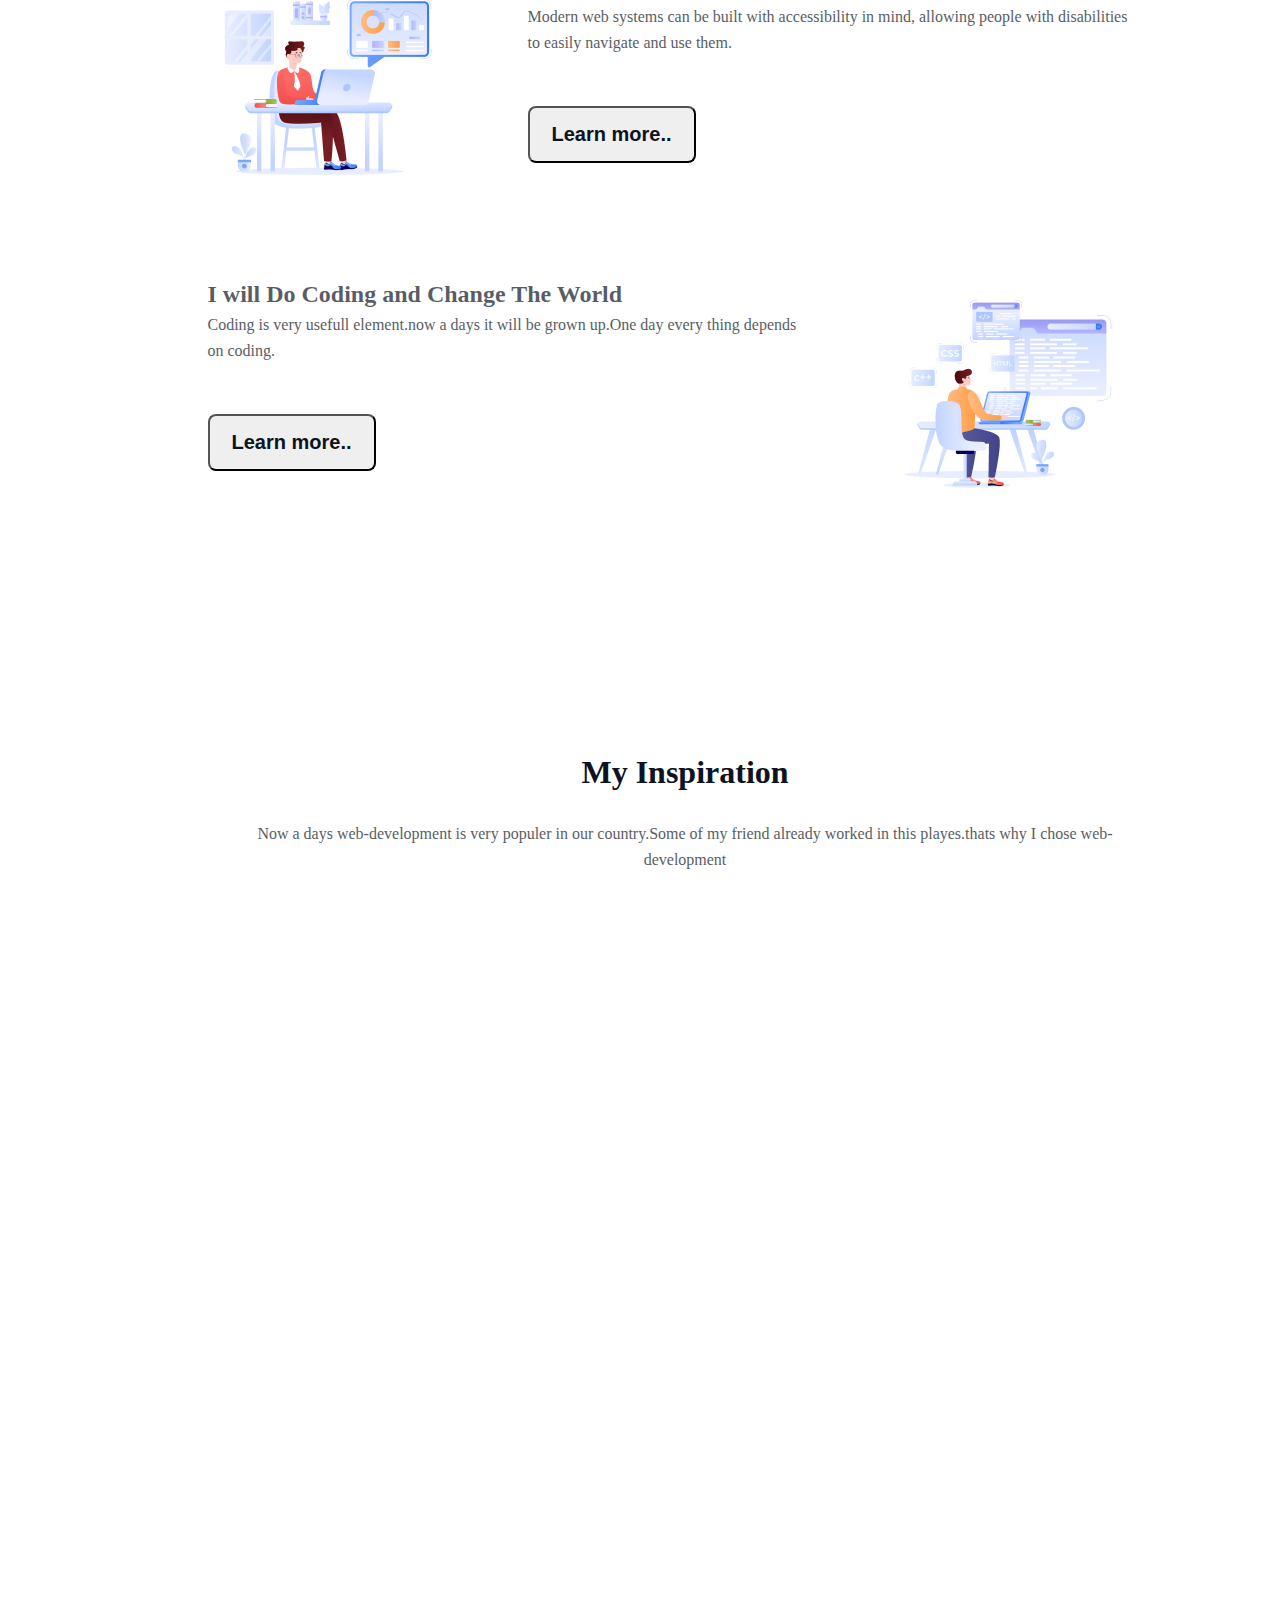
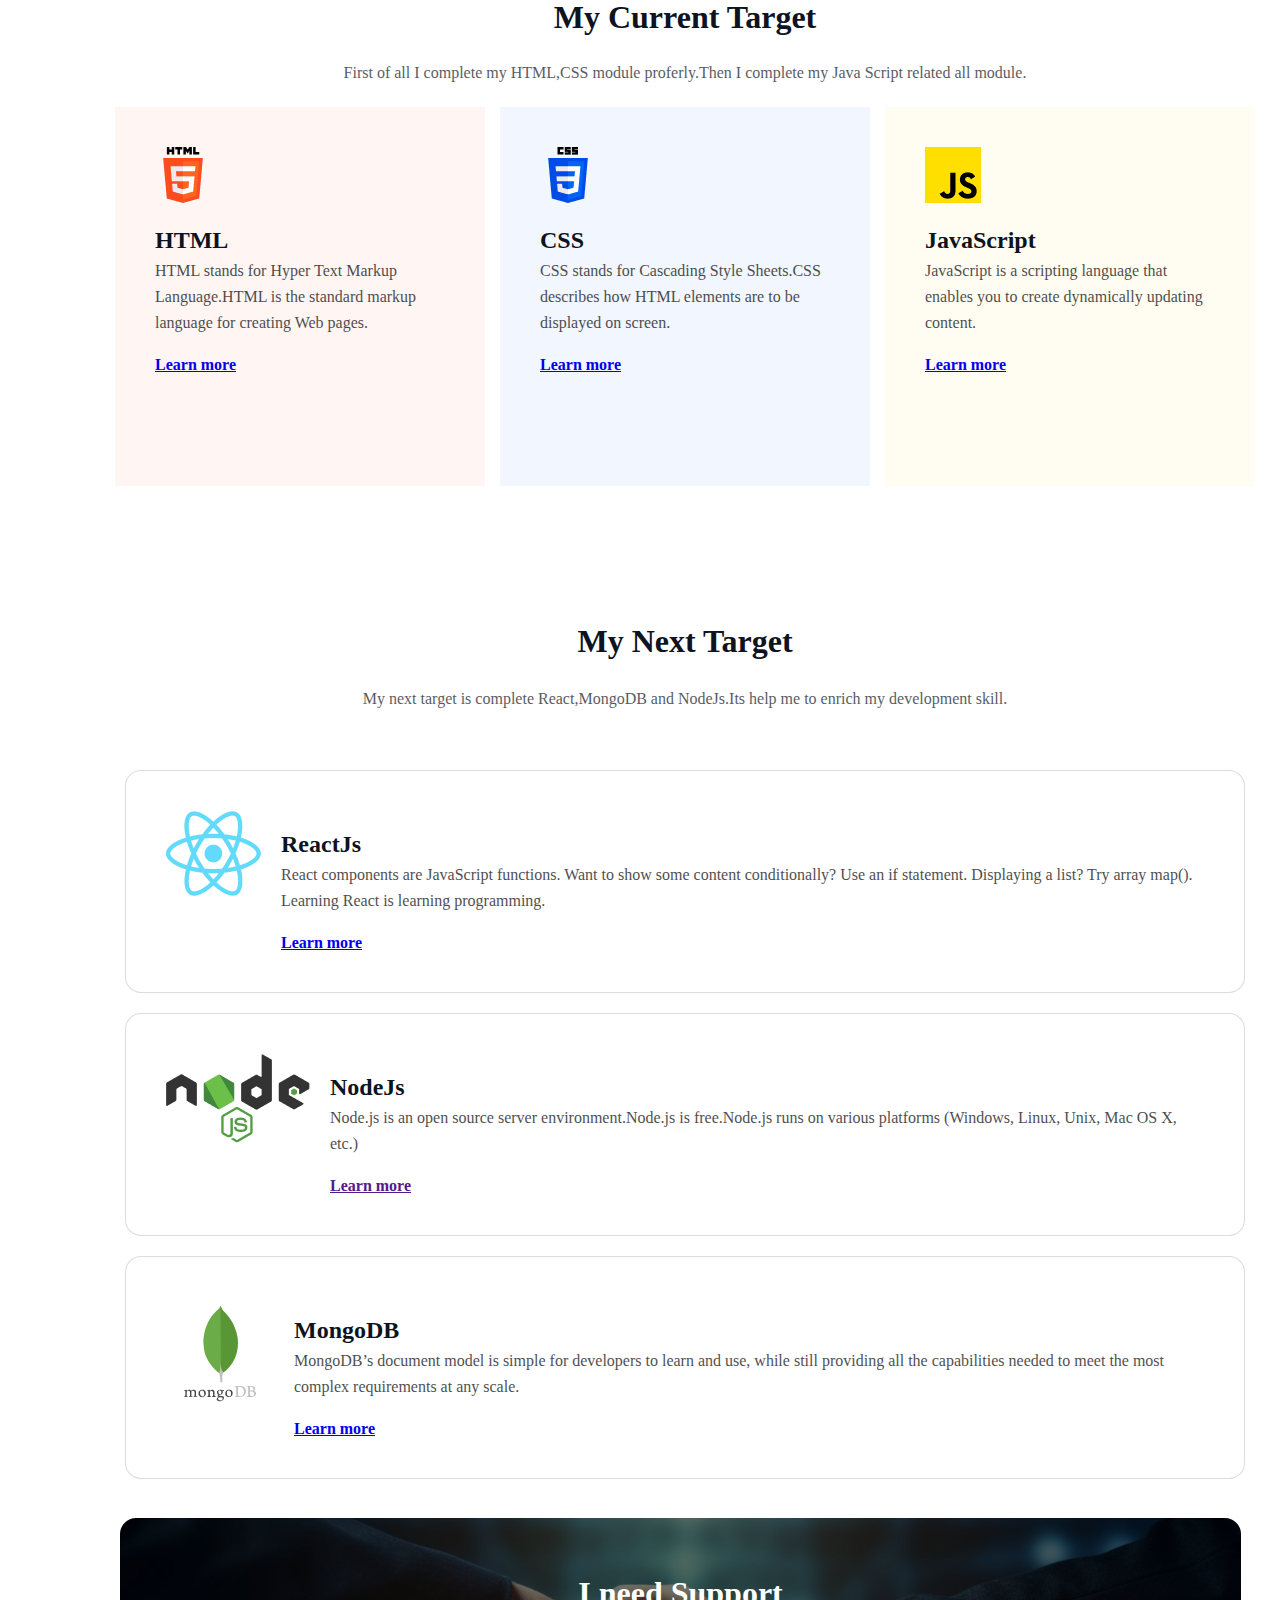
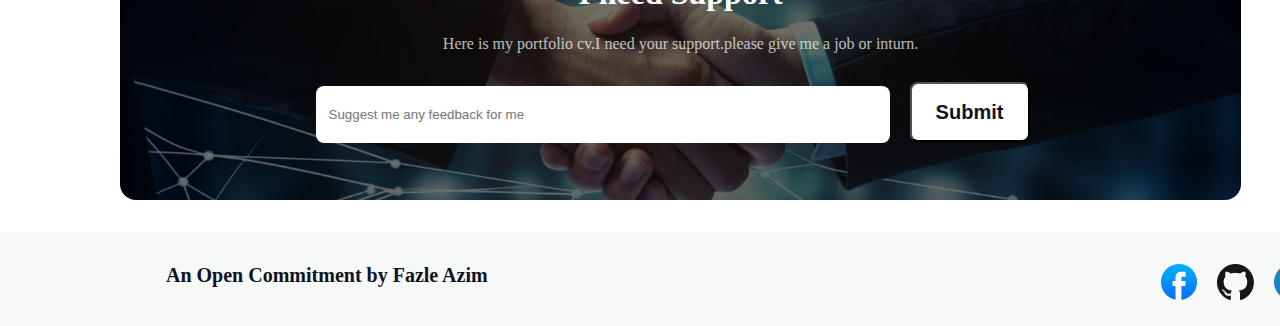
==== commit de881691: "final info" ====
--- a/index.html
+++ b/index.html
@@ -38,7 +38,7 @@
                     <div>
                         <img src="./assets/Layer_1.png" alt="">
                     </div>
-               </div>
+                </div>
                <div class="first-tag">
                 <div>
                     <img src="./assets/Group 3.png" alt="">
@@ -48,10 +48,8 @@
                     <p class="dev-description-1">  Modern web systems can be built with accessibility in mind, allowing people with disabilities to easily navigate and use them.</p>
                     <button class="dev-button">Learn more..</button>
                 </div>
-                
            </div>
            <div class="first-tag">
-            
             <div class="first-dev">
                 <h3 class="dav-title-1">I will Do Coding and Change The World</h3>
                 <p class="dev-description-1">Coding is very usefull element.now a days it will be grown up.One day every thing depends on coding.</p>
@@ -60,10 +58,9 @@
             <div>
                 <img src="./assets/Group 4.png" alt="">
             </div>
-       </div>
-               </div>
-               </div>
-              
+            </div>
+            </div>
+            </div>
         </section>
         <section>
             <div class="insp-container">
@@ -138,7 +135,7 @@
                 </div>       
             </div>
         </section>
-        </main>
+    </main>
         <footer>
             <section>
                 <div class="footer-div" id="foot-button">
--- a/styles.css
+++ b/styles.css
@@ -23,8 +23,6 @@
 
 }
 button{
-    /* height: 38px;
-    width: 1040px; */
     border-radius: 8px;
     color:#0D1321;
     margin-top: 50px;
@@ -120,8 +118,7 @@
     flex-direction: column;
     justify-content: flex-start;
     align-items: flex-start;
-    padding: 48px;
-
+    padding: 0 48px;
 }
 .first-tag{
     display: flex;
@@ -358,6 +355,8 @@
     background-position: center;
     padding: 48px;
     line-height: 50px;
+    background-color:#383838;
+    background-blend-mode: overlay;
 }
 .footer-title{
     color: rgb(255, 255, 255);
